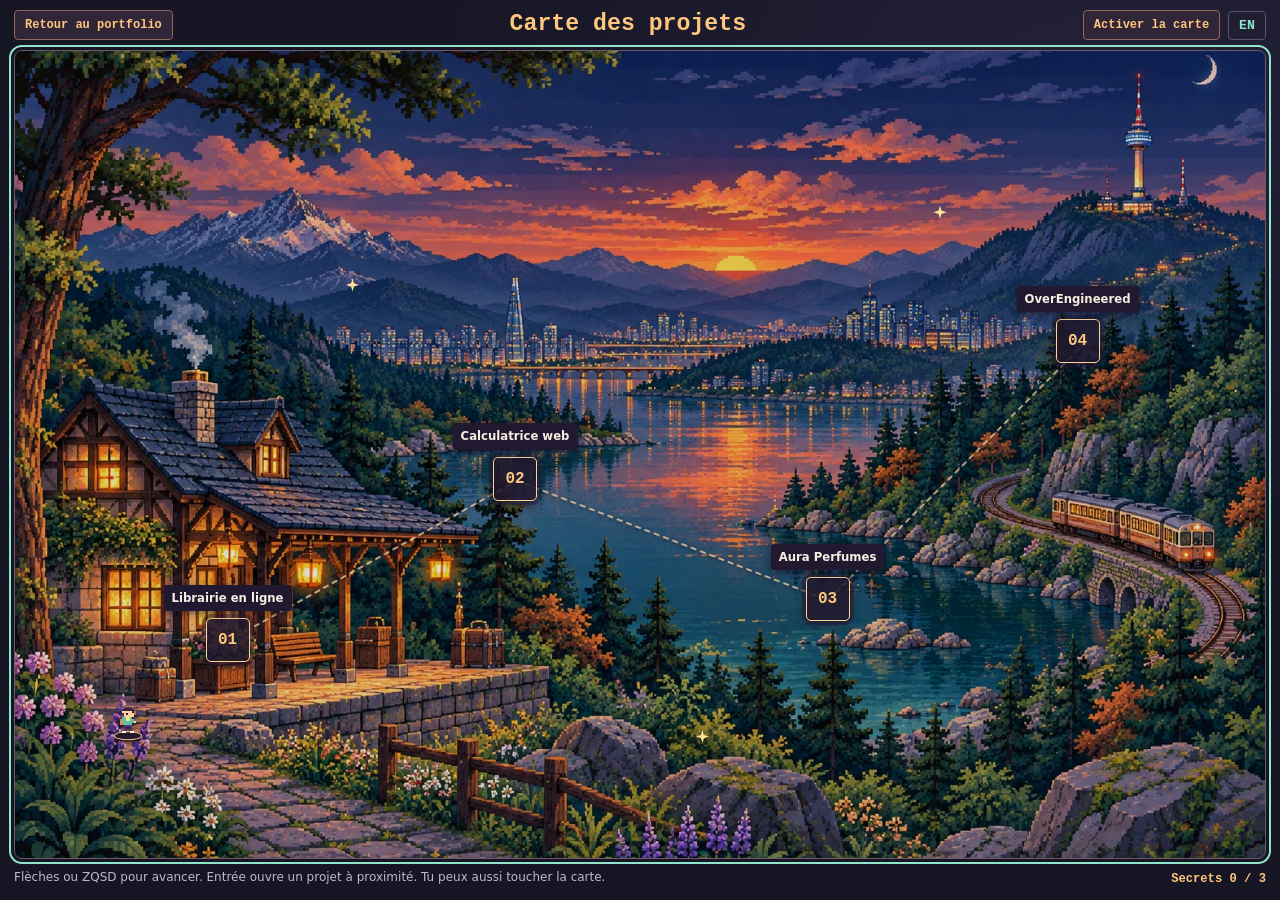
==== explorer.html @ 28f6bf6f "Ouvrir la carte dans une page dédiée et ajouter trois secrets" ====
<!doctype html>
<html lang="fr">
<head>
<meta charset="utf-8">
<meta name="viewport" content="width=device-width, initial-scale=1">
<title>Carte des projets — Maëlys Badger</title>
<meta name="description" content="Explore les projets de Maëlys Badger sur une carte jouable en pixel art.">
<link rel="stylesheet" href="style.css">
<script src="js/projets.js" defer></script>
<style>
/* Avatar styles from the portfolio map */
.map:focus-visible {outline:2px solid var(--mint);outline-offset:3px}
.map-avatar {
  position:absolute;z-index:3;left:var(--player-x,9%);top:var(--player-y,85%);
  width:30px;height:35px;padding-bottom:2px;transform:translate(-50%,-85%);
  display:grid;place-items:center;pointer-events:none;
  filter:drop-shadow(0 2px 1px #160e1a);
}
.map-avatar[hidden],.map-start[hidden],.map-guide[hidden] {display:none}
.map-avatar::before {
  content:"";position:absolute;bottom:2px;width:28px;height:9px;
  border-radius:50%;background:#251931;border:1px solid #ffc77d;
}
.map-avatar canvas {
  position:relative;width:24px;height:28px;image-rendering:pixelated;
  margin-bottom:6px;transform:scaleX(var(--facing,1));
}
.map .pin.is-near {
  color:#252038;background:var(--mint);border-color:#effae6;
  box-shadow:0 0 0 4px #201b34ae,0 0 14px #91e4cc;
}
.map .pin.is-near .pin-label {color:var(--mint)}
.map-guide {
  border-top:1px solid var(--line);margin-top:6px;padding:8px 10px 4px;
  color:var(--muted);font-size:.75rem;line-height:1.45;
}
.map-guide kbd {font:700 .75rem var(--mono);color:var(--gold)}
.map-status:not(:empty) {display:block;color:var(--mint);margin-top:3px;font-weight:650}
.explorer {
  height:100svh;min-height:475px;display:grid;grid-template-rows:auto minmax(320px,1fr) auto;
  gap:10px;padding:10px 14px;min-width:0;
}
.explorer-bar,.explorer-footer {
  display:flex;align-items:center;justify-content:space-between;gap:12px;
}
.explorer-bar h1 {
  margin:0;font:700 clamp(.9rem,2.7vw,1.45rem)/1.2 var(--mono);
  letter-spacing:0;color:var(--gold);text-align:center;
}
.back-link,.map-start {
  color:var(--gold);background:#312638;border:1px solid #8f6859;
  border-radius:4px;padding:7px 10px;font:700 .75rem var(--mono);cursor:pointer;
}
.back-link:hover,.map-start:hover {background:#4a3544}
.explorer .map {
  width:100%;min-height:0;aspect-ratio:auto;overflow:hidden;border-radius:8px;
}
.explorer .map > img {object-position:center;filter:brightness(.87) saturate(1.1)}
.explorer .pin {z-index:2}
.explorer .pin:focus-visible {z-index:5}
.explorer .pin.is-near {z-index:4}
.explorer .map-avatar {z-index:6}
.explorer .map-guide {border:0;margin:0;padding:0}
.explorer .map-status:not(:empty) {display:block;margin:0}
.explorer-actions {display:flex;align-items:center;gap:8px}
.explorer-details {display:grid;gap:4px}
.discovery-total {
  color:var(--gold);font:700 .76rem var(--mono);white-space:nowrap;
}
.secret {
  position:absolute;z-index:1;left:var(--x);top:var(--y);width:32px;height:32px;
  transform:translate(-50%,-50%);display:grid;place-items:center;
  background:transparent;border:0;padding:0;cursor:pointer;
}
.secret::before {
  content:"";width:13px;height:13px;background:#ffe299;
  clip-path:polygon(50% 0,61% 37%,100% 50%,61% 63%,50% 100%,39% 63%,0 50%,39% 37%);
}
.secret:hover,.secret:focus-visible {filter:drop-shadow(0 0 5px #ffcc68)}
.secret[hidden] {display:none}
@media(max-width:620px) {
  .explorer {padding:8px;gap:8px}
  .explorer-bar,.explorer-footer {flex-wrap:wrap}
  .explorer-footer {gap:6px 10px}
  .explorer .pin {width:32px;height:34px}
  .explorer .pin-label {font-size:.64rem}
  .explorer .route {display:none}
}
@media(prefers-reduced-motion:reduce) {
  .secret,.map-avatar {animation:none}
}
</style>
</head>
<body>
<main class="explorer">
  <header class="explorer-bar">
    <a class="back-link" href="index.html" data-en="Back to the portfolio">Retour au portfolio</a>
    <h1 id="map-title" data-en="Project map">Carte des projets</h1>
    <div class="explorer-actions">
      <button class="map-start" type="button" data-en="Focus map" hidden>Activer la carte</button>
      <button class="language" type="button" aria-label="Switch to English">EN</button>
    </div>
  </header>
      <div class="map" id="project-map" role="group" aria-labelledby="map-title" aria-describedby="map-guide">
        <img src="image/atlas.webp" alt="" width="1536" height="1024" fetchpriority="high">
        <div class="route" aria-hidden="true"><i></i><i></i><i></i></div>
        <a class="pin pin-one" href="index.html#librairie" data-project-pin="librairie"><span class="pin-number" aria-hidden="true">01</span><span class="pin-label" data-en="Online bookstore">Librairie en ligne</span></a>
        <a class="pin pin-two" href="index.html#calculatrice" data-project-pin="calculatrice"><span class="pin-number" aria-hidden="true">02</span><span class="pin-label" data-en="Web calculator">Calculatrice web</span></a>
        <a class="pin pin-three" href="index.html#aura" data-project-pin="aura"><span class="pin-number" aria-hidden="true">03</span><span class="pin-label">Aura Perfumes</span></a>
        <a class="pin pin-four" href="index.html#overengineered" data-project-pin="overengineered"><span class="pin-number" aria-hidden="true">04</span><span class="pin-label">OverEngineered</span></a>
        <button class="secret" type="button" style="--x:27%;--y:29%" aria-label="Découvrir un secret" data-fr="Tu as trouvé la carte postale de Séoul, souvenir de mon semestre à SeoulTech." data-message-en="You found the Seoul postcard, a souvenir from my semester at SeoulTech." hidden></button>
        <button class="secret" type="button" style="--x:55%;--y:85%" aria-label="Découvrir un secret" data-fr="Tu as trouvé le billet de train griffonné. Au dos, quelqu’un a écrit « git commit -m voyage »." data-message-en="You found the scribbled train ticket. On the back, someone wrote “git commit -m voyage”." hidden></button>
        <button class="secret" type="button" style="--x:74%;--y:20%" aria-label="Découvrir un secret" data-fr="Tu as trouvé la sauvegarde secrète. Le prochain niveau s’appelle « Avril 2027 »." data-message-en="You found the secret save point. The next level is called “April 2027”." hidden></button>
        <span class="map-avatar" aria-hidden="true" hidden><canvas width="12" height="14"></canvas></span>
      </div>
  <footer class="explorer-footer">
    <div class="explorer-details">
      <p class="map-guide" id="map-guide" data-en="Arrow keys or WASD to move. Enter opens a nearby project. You can also tap the map.">Flèches ou ZQSD pour avancer. Entrée ouvre un projet à proximité. Tu peux aussi toucher la carte.</p>
      <p class="map-status" role="status"></p>
    </div>
    <p class="discovery-total"><span data-en="Secrets">Secrets</span> <span class="discovery-count">0 / 3</span></p>
  </footer>
</main>
<script>
{
  const map = document.querySelector('#project-map');
  const start = document.querySelector('.map-start');
  const status = document.querySelector('.map-status');
  const avatar = map.querySelector('.map-avatar');
  const canvas = avatar.querySelector('canvas');
  const pins = [...map.querySelectorAll('[data-project-pin]')];
  const secrets = [...map.querySelectorAll('.secret')];
  const count = document.querySelector('.discovery-count');
  const language = document.querySelector('.language');
  const labels = [...document.querySelectorAll('[data-en]')];
  const french = labels.map(label => label.textContent);
  let lastSecret = null;
  let collected = 0;

  function setLanguage(lang) {
    const english = lang === 'en';
    document.documentElement.lang = lang;
    document.title = english ? 'Project map — Maëlys Badger' : 'Carte des projets — Maëlys Badger';
    language.textContent = english ? 'FR' : 'EN';
    language.setAttribute('aria-label', english ? 'Afficher en français' : 'Switch to English');
    labels.forEach((label, i) => label.textContent = english ? label.dataset.en : french[i]);
    secrets.forEach(secret => secret.setAttribute('aria-label', english ? 'Discover a secret' : 'Découvrir un secret'));
    updateStatus();
  }

  const frame = [
    '....HHHH....',
    '...HHHHHH...',
    '...SSSSSEA..',
    '....SESSSA..',
    '....SSSSS...',
    '...JJQQJ....',
    '..BJJQQJJ...',
    '..BJJJJJJS..',
    '..BBJJJJ....',
    '....TTTT....',
    '....T..T....',
    '....T..T....',
    '...WW..WW...',
    '............',
  ];
  const colors = {H:'#3b2140',S:'#ffd0a0',E:'#3b2140',A:'#b96c56',J:'#60bea9',Q:'#ffe184',B:'#d58b53',T:'#4b3a72',W:'#fff2db'};
  const context = canvas.getContext('2d');
  frame.forEach((row, y) => [...row].forEach((pixel, x) => {
    if (pixel === '.') return;
    context.fillStyle = colors[pixel];
    context.fillRect(x, y, 1, 1);
  }));

  const bindings = new Map([
    ['ArrowLeft',[-1,0]],['q',[-1,0]],['a',[-1,0]],
    ['ArrowRight',[1,0]],['d',[1,0]],
    ['ArrowUp',[0,-1]],['z',[0,-1]],['w',[0,-1]],
    ['ArrowDown',[0,1]],['s',[0,1]],
  ]);
  const held = new Map();
  const position = {x:0.09,y:0.85};
  let near = null;
  let previous = 0;
  let animationId = 0;

  function updateStatus() {
    if (!near) {
      const english = document.documentElement.lang === 'en';
      status.textContent = lastSecret
        ? (english ? lastSecret.dataset.messageEn : lastSecret.dataset.fr)
        : '';
      return;
    }
    const name = near.querySelector('.pin-label').textContent;
    status.textContent = document.documentElement.lang === 'en'
      ? `Next stop: ${name} · Press Enter to open`
      : `Étape : ${name} · Appuie sur Entrée pour ouvrir`;
  }

  function render() {
    const bounds = map.getBoundingClientRect();
    const x = position.x * map.clientWidth;
    const y = position.y * map.clientHeight;
    avatar.style.setProperty('--player-x', `${position.x * 100}%`);
    avatar.style.setProperty('--player-y', `${position.y * 100}%`);
    const distanceTo = (target) => {
      const marker = target.getBoundingClientRect();
      const dx = marker.left + marker.width / 2 - bounds.left - map.clientLeft - x;
      const dy = marker.top + marker.height / 2 - bounds.top - map.clientTop - y;
      return Math.hypot(dx, dy);
    };
    for (const secret of secrets) {
      if (!secret.hidden && distanceTo(secret) < 24) reveal(secret);
    }
    let closest = null;
    let distance = 37;
    for (const pin of pins) {
      const candidate = distanceTo(pin);
      if (candidate >= distance) continue;
      distance = candidate;
      closest = pin;
    }
    if (closest === near) return;
    near?.classList.remove('is-near');
    near = closest;
    near?.classList.add('is-near');
    updateStatus();
  }

  function reveal(secret) {
    if (secret.hidden) return;
    secret.hidden = true;
    lastSecret = secret;
    collected += 1;
    count.textContent = `${collected} / ${secrets.length}`;
    updateStatus();
  }

  function positionAt(x, y) {
    const width = map.clientWidth;
    const height = map.clientHeight;
    position.x = Math.max(16 / width, Math.min(1 - 16 / width, x));
    position.y = Math.max(30 / height, Math.min(1 - 8 / height, y));
    render();
  }

  function move(dx, dy, pixels) {
    const length = Math.hypot(dx, dy);
    if (!length) return;
    const width = map.clientWidth;
    const height = map.clientHeight;
    if (dx) avatar.style.setProperty('--facing', dx > 0 ? '1' : '-1');
    positionAt(position.x + dx * pixels / (length * width), position.y + dy * pixels / (length * height));
  }

  function tick(time) {
    let dx = 0;
    let dy = 0;
    for (const [x,y] of held.values()) {
      dx += x;
      dy += y;
    }
    move(Math.sign(dx), Math.sign(dy), Math.min(time - previous, 36) * Math.max(.15, map.clientWidth * .00023));
    previous = time;
    animationId = requestAnimationFrame(tick);
  }

  function stop() {
    held.clear();
    cancelAnimationFrame(animationId);
    animationId = 0;
  }

  avatar.hidden = false;
  start.hidden = false;
  map.tabIndex = 0;
  start.addEventListener('click', () => map.focus());
  map.addEventListener('focus', render);
  for (const secret of secrets) {
    secret.hidden = false;
    secret.addEventListener('click', () => {
      reveal(secret);
      map.focus({preventScroll:true});
    });
  }
  map.addEventListener('click', (event) => {
    if (event.target.closest('a,button')) return;
    const box = map.getBoundingClientRect();
    positionAt((event.clientX - box.left - map.clientLeft) / map.clientWidth,
      (event.clientY - box.top - map.clientTop) / map.clientHeight);
    map.focus({preventScroll:true});
  });
  map.addEventListener('blur', stop);
  map.addEventListener('keydown', (event) => {
    if (event.target !== map || event.ctrlKey || event.altKey || event.metaKey) return;
    if (event.key === 'Escape') {
      start.focus();
      return;
    }
    if (event.key === 'Enter' && near) {
      event.preventDefault();
      if (!event.repeat) near.click();
      return;
    }
    const key = event.key.length === 1 ? event.key.toLowerCase() : event.key;
    const direction = bindings.get(key);
    if (!direction) return;
    event.preventDefault();
    if (held.has(key)) return;
    held.set(key, direction);
    move(...direction, 7);
    if (!animationId) {
      previous = performance.now();
      animationId = requestAnimationFrame(tick);
    }
  });
  map.addEventListener('keyup', (event) => {
    const key = event.key.length === 1 ? event.key.toLowerCase() : event.key;
    held.delete(key);
    if (!held.size) stop();
  });
  window.addEventListener('blur', stop);
  new ResizeObserver(render).observe(map);
  const url = new URL(location.href);
  setLanguage(url.searchParams.get('lang') === 'en' ? 'en' : 'fr');
  language.addEventListener('click', () => setLanguage(document.documentElement.lang === 'en' ? 'fr' : 'en'));
  map.focus({preventScroll:true});
  document.addEventListener('DOMContentLoaded', () => {
    for (const pin of pins) {
      const link = projectRepositories[pin.dataset.projectPin]?.trim();
      if (link && /^https:\/\/github\.com\/[\w-]+\/[\w.-]+\/?$/i.test(link)) pin.href = link;
    }
  });
}
</script>
</body>
</html>
---- style.css ----
:root {
  color-scheme:dark;
  --ink:#f7eee1;
  --muted:#bcbacc;
  --paper:#161524;
  --panel:#201e31;
  --line:#3c394e;
  --gold:#ffc77d;
  --mint:#91e4cc;
  --mono:"Courier New", monospace;
  font-family:Inter,"Segoe UI",system-ui,sans-serif;
  color:var(--ink);
  background:var(--paper);
}
*,*::before,*::after {box-sizing:border-box}
body {margin:0;background:radial-gradient(ellipse 720px 480px at 85% 10%,#222137 1%,transparent)}
a {color:inherit;text-decoration:none}
button {font:inherit}
h1,h2,h3,p {margin:0}
button:focus-visible,a:focus-visible {outline:2px solid var(--mint);outline-offset:4px}
.wrap {width:min(1190px,calc(100% - 92px));margin-inline:auto}
.skip {position:absolute;top:10px;left:10px;background:var(--panel);padding:12px;transform:translateY(-180%);z-index:4}
.skip:focus {transform:none}
.top {min-height:82px;display:flex;align-items:center;gap:28px;border-bottom:1px solid var(--line)}
.brand {display:flex;align-items:center;gap:12px;font-size:.91rem;font-weight:750;margin-right:auto}
.mark {width:35px;height:35px;display:grid;place-items:center;border:1px solid #6f554f;background:#2d2331;border-radius:5px}
.mark i {width:12px;height:12px;transform:rotate(45deg);border:2px solid var(--gold);box-shadow:inset 0 0 0 2px #2d2331;background:var(--gold)}
nav {display:flex;gap:28px;font-size:.87rem;font-weight:650}
nav a:hover,.plain:hover,.socials a:hover,.footer a:hover {color:var(--gold)}
.language {border:1px solid #59546c;border-radius:4px;background:transparent;padding:6px 10px;color:var(--mint);font:700 .83rem var(--mono);cursor:pointer}
.language:hover {background:#302d43}
.hero {display:grid;grid-template-columns:.81fr 1.19fr;gap:clamp(26px,5vw,72px);align-items:center;padding-block:65px 72px}
.availability {display:inline-flex;gap:8px;align-items:center;border:1px solid #375a57;background:#1d3236;border-radius:4px;color:#a0ead4;padding:7px 10px;font:700 .76rem var(--mono);margin-bottom:24px}
.availability span:first-child,.atlas-footer i {width:7px;height:7px;background:var(--mint);display:inline-block}
h1 {font-size:clamp(4.5rem,8.7vw,8rem);line-height:.86;letter-spacing:-.096em;font-weight:820;margin-left:-.055em}
h1 span {color:var(--gold)}
.role {font-size:clamp(1.4rem,2.5vw,2.05rem);letter-spacing:-.04em;font-weight:700;margin-top:20px}
.lede {color:var(--muted);font-size:1rem;line-height:1.65;max-width:385px;margin-top:11px}
.actions {display:flex;flex-wrap:wrap;align-items:center;gap:18px;margin-top:24px}
.button {display:inline-flex;align-items:center;gap:13px;justify-content:center;padding:13px 15px;border-radius:4px;background:var(--gold);color:#26192a;font-size:.85rem;font-weight:790;box-shadow:0 3px 0 #9c684a}
.button:hover {background:#ffdaa8}
.plain {font-weight:700;font-size:.86rem}
.arrow {display:inline-block;width:.54em;height:.54em;border-right:2px solid currentColor;border-top:2px solid currentColor}
.arrow-down {transform:rotate(90deg)}
.plain .arrow {margin-left:.35em;vertical-align:.12em}

.atlas {border:1px solid #5f5265;background:#211d30;padding:7px;border-radius:8px;box-shadow:0 22px 75px #0c0a1866}
.atlas-header,.atlas-footer {display:flex;align-items:center;justify-content:space-between;gap:10px;padding:11px 10px}
.atlas-header h2 {font:700 clamp(.76rem,1.3vw,.93rem) var(--mono);letter-spacing:.055em;text-transform:uppercase;color:var(--gold)}
.atlas-header > span {color:var(--muted);font-size:.76rem}
.map {position:relative;isolation:isolate;border:1px solid #6c5a68;background:radial-gradient(ellipse at 52% 55%,#84617a,#31455e 55%,#212039);aspect-ratio:1.55}
.map > img {position:absolute;inset:0;width:100%;height:100%;object-fit:cover;image-rendering:auto;filter:brightness(.79) saturate(1.07)}
.route {position:absolute;inset:0;pointer-events:none}
.route i {position:absolute;border-top:2px dashed #ffdea6b5;transform-origin:left center;left:var(--x);top:var(--y);width:var(--length);transform:rotate(var(--angle));filter:drop-shadow(0 1px 2px #160c20)}
.route i:nth-child(1) {--x:17%;--y:73%;--length:26.6%;--angle:-29deg}
.route i:nth-child(2) {--x:40%;--y:53%;--length:26.6%;--angle:21deg}
.route i:nth-child(3) {--x:65%;--y:68%;--length:29.2%;--angle:-45deg}
.pin {position:absolute;left:var(--x);top:var(--y);transform:translate(-50%,-50%);display:grid;place-items:center;width:44px;height:44px;border:1px solid #ffd29a;border-radius:5px;background:#20192ddf;color:var(--gold);box-shadow:0 0 0 4px #21182e76,0 4px 10px #191022aa;font:700 1rem var(--mono)}
.pin-one {--x:17%;--y:73%}
.pin-two {--x:40%;--y:53%}
.pin-three {--x:65%;--y:68%}
.pin-four {--x:85%;--y:36%}
.pin:hover,.pin:focus-visible {background:var(--gold);color:#26192a;z-index:2}
.pin-label {position:absolute;bottom:calc(100% + 8px);left:50%;transform:translateX(-50%);padding:6px 8px;border-radius:3px;background:#21192f;color:var(--ink);white-space:nowrap;font:700 .73rem/1.2 system-ui,sans-serif;box-shadow:0 2px 8px #160c20aa}
.pin:hover .pin-label,.pin:focus-visible .pin-label {color:var(--gold)}
.atlas-footer {font:700 .74rem var(--mono);color:var(--ink);padding-bottom:6px}
.atlas-footer > span:not(.atlas-path) {display:flex;gap:7px;align-items:center}
.atlas-footer > span:last-child i {background:var(--gold)}
.atlas-path {flex:1;border-top:1px dashed #71627e}

.projects {background:#1b192b;border-block:1px solid #353248;padding:57px 0 65px}
.section-head {display:flex;justify-content:space-between;align-items:baseline;gap:12px;margin-bottom:26px}
h2 {font-size:clamp(2.3rem,4.5vw,3.85rem);letter-spacing:-.066em;line-height:1.08}
.section-head p {color:var(--muted);line-height:1.6;font-size:.94rem}
.cards {display:grid;grid-template-columns:repeat(2,minmax(0,1fr));gap:22px}
.card {display:flex;flex-direction:column;overflow:hidden;background:#252238;border:1px solid #494058;border-radius:7px;scroll-margin-top:20px}
.card:target,.card:focus-visible {outline:2px solid var(--gold);outline-offset:3px}
.project-art {position:relative;min-height:180px;display:grid;place-items:center;overflow:hidden;padding:20px;border-bottom:1px solid #ffffff26;background-image:linear-gradient(90deg,#fcf4f214 1px,transparent 1px),linear-gradient(#fcf4f214 1px,transparent 1px),radial-gradient(ellipse at center,var(--highlight),var(--shade) 78%);background-size:18px 18px,18px 18px,100% 100%}
.art-books {--highlight:#815c55;--shade:#493543}
.art-calc {--highlight:#5d538e;--shade:#363352}
.art-aura {--highlight:#815779;--shade:#4e364f}
.art-iot {--highlight:#537c71;--shade:#2e494b}
.stop-number {position:absolute;top:12px;left:13px;border:1px solid #ddc2a099;background:#221c32d9;color:var(--gold);padding:6px 8px;border-radius:4px;font:700 .84rem var(--mono)}
.demo {width:235px;border:1px solid #ffffff85;box-shadow:0 13px 30px #22213f38;border-radius:8px;overflow:hidden;transform:rotate(-5deg)}
.demo-top {padding:6px 8px;background:#fff8;gap:3px}
.demo-top i {width:4px;height:4px;background:#49335a65}
.shop {background:#fff7e8;color:#5b3237}.shop-area,.sensor-area {padding:12px 15px}
.shop strong {font:700 17px Georgia,serif}
.search-line {width:100%;height:7px;border-radius:2px;background:#f2dec8;margin:5px 0 8px}
.books {display:flex;gap:6px}.books i {width:25%;height:41px;border-radius:2px;background:linear-gradient(145deg,#a14c61,#cc738b);border-left:3px solid #6034453b}
.books i:nth-child(2) {background:#71855d}.books i:nth-child(3) {background:#cc8e54}.books i:nth-child(4) {background:#625d94}
.calc {width:163px;background:#252349;color:white;transform:rotate(6deg)}
.calc .demo-top {background:#373463}.calc .demo-top i {background:#a6a0d1}
.calc-body {padding:8px 11px 11px}
.display {background:#e3e0ff;color:#292650;border-radius:4px;padding:5px 6px;font:11px monospace;display:flex;justify-content:space-between}
.keys {margin-top:6px;display:grid;grid-template-columns:repeat(4,1fr);gap:3px;text-align:center}.keys i {font:10px monospace;background:#45406e;border-radius:3px;padding:3px}.keys i:nth-child(4n) {background:#6051d2}
.aura {background:#fff1ef;color:#5b263f;transform:rotate(-4deg)}.aura-area {display:flex;justify-content:center;align-items:center;gap:21px;padding:17px}.aura-area strong {font:700 22px/.91 Georgia,serif}.aura-area span {display:block;background:#dcbcc5;border-radius:3px;width:53px;height:4px;margin-top:6px}.aura-area span:last-child {width:38px}
.bottle {display:grid;place-items:center;position:relative;margin-top:10px;width:49px;height:55px;border-radius:8px;background:linear-gradient(125deg,#c98291,#f4bbbd,#a25575);border:2px solid #a65d744d}.bottle i {position:absolute;bottom:100%;height:12px;width:23px;background:#66394e;border-radius:3px 3px 0 0}.bottle b {background:#fff8e9;padding:3px 5px;font:8px Georgia,serif}
.sensor {background:#f8fff4;color:#26483b;transform:rotate(5deg)}.sensor strong {font-size:.7rem}.gauges {display:flex;gap:5px;margin:6px 0}.gauges i {flex:1;background:#e5f3df;text-align:center;border-radius:4px;font:bold 12px monospace;padding:6px}.bars {height:25px;display:flex;gap:4px;align-items:end}.bars i {flex:1;height:60%;background:#7eb694;border-radius:2px}.bars i:nth-child(3n) {height:95%}.bars i:nth-child(even) {height:80%}
.card-text {padding:21px 23px 22px;display:flex;flex:1;flex-direction:column}
.context {font:700 .78rem/1.4 var(--mono);color:var(--mint);margin-bottom:6px}
.card h3 {font-size:1.46rem;letter-spacing:-.04em;margin-bottom:7px}
.card h3 + p {color:var(--muted);font-size:.93rem;line-height:1.58;margin-bottom:16px}
.tags {display:flex;flex-wrap:wrap;gap:6px;list-style:none;margin:auto 0 0;padding:0}
.tags li {border:1px solid #504862;background:#2c2740;color:#e4dbea;padding:4px 8px;border-radius:4px;font:700 .72rem/1.3 var(--mono)}
.about {display:grid;grid-template-columns:1fr 1fr;gap:65px;padding-block:65px}
.journey {list-style:none;padding:0 0 0 20px;border-left:1px dashed #8c777e;margin:19px 0 16px 4px}
.journey li {position:relative;margin-bottom:13px}
.journey li:last-child {margin-bottom:0}
.journey li::before {content:"";position:absolute;left:-24px;top:8px;width:7px;height:7px;background:var(--gold);transform:rotate(45deg)}
.place {font:700 .87rem var(--mono);color:var(--gold);text-transform:uppercase;letter-spacing:.075em}
.journey p,.interests {color:var(--muted);line-height:1.58;margin-top:3px;font-size:.94rem}
.about h3 {font-size:1.23rem;letter-spacing:-.03em}
.skills {margin:8px 0 0}
.skills div {display:grid;grid-template-columns:clamp(108px,14vw,155px) 1fr;gap:10px;padding:10px 0;border-bottom:1px solid var(--line);font-size:.88rem}
.skills dt {font-weight:700}
.skills dd {margin:0;color:var(--muted)}
.contact-inner {border:1px solid #66566b;border-radius:7px;background:linear-gradient(110deg,#33263d,#252641);padding:33px 38px;display:flex;align-items:center;justify-content:space-between;gap:19px}
.contact p {max-width:470px;margin-top:9px;line-height:1.55;color:var(--muted)}
.contact-actions {display:flex;align-items:flex-end;flex-direction:column;gap:13px}
.socials {display:flex;gap:14px;font-size:.86rem;white-space:nowrap}
.footer {display:flex;justify-content:space-between;gap:12px;color:var(--muted);padding-block:23px;font:700 .78rem var(--mono)}
@media(max-width:950px) {
  .wrap {width:calc(100% - 54px)}
  .hero {gap:27px;padding-block:50px}
  .atlas-footer {font-size:.67rem}
  .atlas-footer > span:not(.atlas-path) {gap:4px}
  .about {gap:35px}
}
@media(max-width:710px) {
  .wrap {width:calc(100% - 32px)}
  .top {min-height:64px;gap:14px}
  .hero {grid-template-columns:1fr;gap:28px;padding-block:38px 45px}
  h1 {font-size:clamp(4.4rem,15vw,6.4rem)}
  .atlas-header,.atlas-footer {padding-inline:7px}
  .section-head {display:block}
  .section-head p {margin-top:7px}
  .projects {padding-block:39px}
  .cards {gap:14px}
  .about {padding-block:42px}
}
@media(max-width:490px) {
  .brand > span:nth-child(2) {display:none}
  nav {gap:13px;font-size:.8rem}
  .mark {width:31px;height:31px}
  .pin {width:38px;height:39px}
  .pin-label {font-size:.65rem;padding:4px 5px}
  .pin-four .pin-label {left:auto;right:-8px;transform:none}
  .cards,.about {grid-template-columns:1fr}
  .about {gap:25px}
  .contact-inner {padding:22px;display:block}
  .contact-actions {align-items:flex-start;margin-top:17px}
}
@media(prefers-reduced-motion:no-preference) {html {scroll-behavior:smooth}}

/* Le titre fournit un seul lien par carte, et toute sa surface est cliquable. */
.card-linked {position:relative}
.repository-link {display:flex;justify-content:space-between;align-items:baseline;flex-wrap:wrap;gap:4px 10px}
.repository-link::after {content:"";position:absolute;inset:0}
.repository-link:focus-visible {outline:none}
.repository-hint {color:var(--gold);font:700 .72rem/1.4 var(--mono);letter-spacing:0}
.card-linked:hover,.card-linked:focus-within {border-color:var(--gold)}
.repository-link:hover > span:first-child,.repository-link:focus-visible > span:first-child {text-decoration:underline;text-underline-offset:4px}
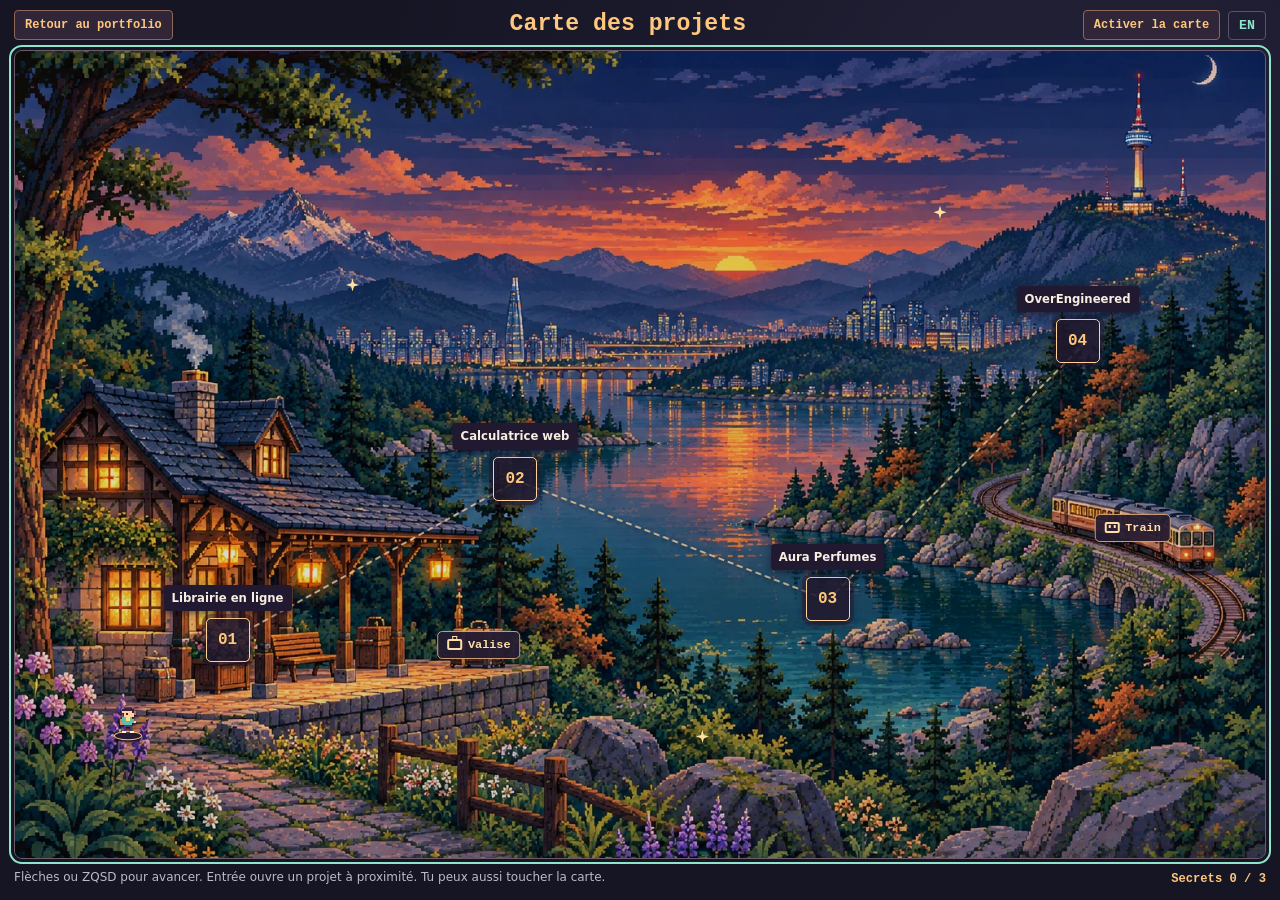
==== commit 748caf7d: "Illustrer les secrets et ajouter le train et la valise" ====
--- a/explorer.html
+++ b/explorer.html
@@ -88,6 +88,45 @@
 }
 @media(prefers-reduced-motion:reduce) {
   .secret,.map-avatar {animation:none}
+}
+.landmark {
+  position:absolute;z-index:3;left:var(--hot-x);top:var(--hot-y);
+  transform:translate(-50%,-50%);display:flex;align-items:center;gap:6px;
+  border:1px solid #c89b72;border-radius:5px;padding:6px 9px;
+  color:#ffdfa7;background:#261c32ed;cursor:pointer;
+  font:700 .74rem var(--mono);
+}
+.landmark:hover,.landmark.is-near,.landmark:focus-visible {
+  color:#211c32;background:var(--mint);border-color:#e1ffed
+}
+.landmark-icon {width:15px;height:11px;display:inline-block;border:2px solid currentColor;border-radius:2px;position:relative}
+.landmark-icon::after {content:"";position:absolute;display:block}
+.train-icon::after {inset:1px 2px 3px;border-inline:2px solid currentColor}
+.case-icon::after {top:-5px;left:3px;width:5px;height:4px;border:1px solid currentColor;border-bottom:0}
+.discovery-panel {
+  position:absolute;z-index:7;left:clamp(8px,2vw,24px);top:clamp(8px,2vw,24px);
+  width:min(365px,calc(100% - 16px));max-height:calc(100% - 16px);overflow:auto;
+  padding:13px;border-radius:9px;border:1px solid #b08672;background:#211a31f5;
+  box-shadow:0 12px 30px #100e1caa;color:var(--ink);
+}
+.discovery-panel[hidden] {display:none}
+.discovery-head {display:flex;justify-content:space-between;align-items:center;gap:8px;margin-bottom:8px}
+.discovery-head h2 {margin:0;color:var(--gold);font:700 .92rem var(--mono);letter-spacing:0}
+.discovery-close {border:1px solid var(--line);border-radius:4px;background:#352943;color:#fff1da;font:700 .96rem var(--mono);width:30px;height:30px;cursor:pointer}
+.discovery-items {list-style:none;margin:0;padding:0;display:grid;gap:8px}
+.discovery-item {display:grid;grid-template-columns:72px 1fr;align-items:center;gap:10px;min-height:65px}
+.discovery-item p {font-size:.84rem;line-height:1.4}
+.collectible-art {
+  display:block;aspect-ratio:1;border-radius:5px;border:1px solid #86647e;
+  background:#30233b url('souvenirs.webp') no-repeat var(--art-x) center / 300% 100%;
+}
+.discovery-empty {font-size:.84rem;line-height:1.5;color:var(--muted)}
+.map-avatar.is-riding canvas {visibility:hidden}
+.map-avatar.is-riding::before {width:31px;height:14px;border:2px solid #ffe6a3;border-radius:3px;background:#b35d5f;box-shadow:0 3px 0 1px #34243d}
+.map-avatar.is-riding::after {content:"";position:absolute;width:5px;height:5px;bottom:7px;left:6px;background:#ffe8ad;box-shadow:7px 0 #ffe8ad,14px 0 #ffe8ad}
+@media(max-width:620px) {
+  .landmark {padding:5px 7px;font-size:.65rem}
+  .discovery-item {grid-template-columns:57px 1fr}
 }
 </style>
 </head>
@@ -108,9 +147,22 @@
         <a class="pin pin-two" href="index.html#calculatrice" data-project-pin="calculatrice"><span class="pin-number" aria-hidden="true">02</span><span class="pin-label" data-en="Web calculator">Calculatrice web</span></a>
         <a class="pin pin-three" href="index.html#aura" data-project-pin="aura"><span class="pin-number" aria-hidden="true">03</span><span class="pin-label">Aura Perfumes</span></a>
         <a class="pin pin-four" href="index.html#overengineered" data-project-pin="overengineered"><span class="pin-number" aria-hidden="true">04</span><span class="pin-label">OverEngineered</span></a>
-        <button class="secret" type="button" style="--x:27%;--y:29%" aria-label="Découvrir un secret" data-fr="Tu as trouvé la carte postale de Séoul, souvenir de mon semestre à SeoulTech." data-message-en="You found the Seoul postcard, a souvenir from my semester at SeoulTech." hidden></button>
-        <button class="secret" type="button" style="--x:55%;--y:85%" aria-label="Découvrir un secret" data-fr="Tu as trouvé le billet de train griffonné. Au dos, quelqu’un a écrit « git commit -m voyage »." data-message-en="You found the scribbled train ticket. On the back, someone wrote “git commit -m voyage”." hidden></button>
-        <button class="secret" type="button" style="--x:74%;--y:20%" aria-label="Découvrir un secret" data-fr="Tu as trouvé la sauvegarde secrète. Le prochain niveau s’appelle « Avril 2027 »." data-message-en="You found the secret save point. The next level is called “April 2027”." hidden></button>
+        <button class="secret" type="button" data-art="0" style="--x:27%;--y:29%" aria-label="Découvrir un secret" data-fr="Tu as trouvé la carte postale de Séoul, souvenir de mon semestre à SeoulTech." data-message-en="You found the Seoul postcard, a souvenir from my semester at SeoulTech." hidden></button>
+        <button class="secret" type="button" data-art="1" style="--x:55%;--y:85%" aria-label="Découvrir un secret" data-fr="Tu as trouvé le billet de train griffonné. Au dos, quelqu’un a écrit « git commit -m voyage »." data-message-en="You found the scribbled train ticket. On the back, someone wrote “git commit -m voyage”." hidden></button>
+        <button class="secret" type="button" data-art="2" style="--x:74%;--y:20%" aria-label="Découvrir un secret" data-fr="Tu as trouvé la sauvegarde secrète. Le prochain niveau s’appelle « Avril 2027 »." data-message-en="You found the secret save point. The next level is called “April 2027”." hidden></button>
+        <button class="landmark" type="button" data-landmark="train" data-world-x=".894" data-world-y=".588" style="--hot-x:89%;--hot-y:59%">
+          <span class="landmark-icon train-icon" aria-hidden="true"></span><span data-en="Train">Train</span>
+        </button>
+        <button class="landmark" type="button" data-landmark="case" data-world-x=".371" data-world-y=".728" style="--hot-x:37%;--hot-y:73%">
+          <span class="landmark-icon case-icon" aria-hidden="true"></span><span data-en="Suitcase">Valise</span>
+        </button>
+        <aside class="discovery-panel" aria-labelledby="discovery-title" hidden>
+          <div class="discovery-head">
+            <h2 id="discovery-title"></h2>
+            <button class="discovery-close" type="button" aria-label="Fermer">×</button>
+          </div>
+          <ul class="discovery-items"></ul>
+        </aside>
         <span class="map-avatar" aria-hidden="true" hidden><canvas width="12" height="14"></canvas></span>
       </div>
   <footer class="explorer-footer">
@@ -131,11 +183,25 @@
   const pins = [...map.querySelectorAll('[data-project-pin]')];
   const secrets = [...map.querySelectorAll('.secret')];
   const count = document.querySelector('.discovery-count');
+  const artwork = map.querySelector('img');
+  const landmarks = [...map.querySelectorAll('[data-landmark]')];
+  const panel = map.querySelector('.discovery-panel');
+  const panelTitle = panel.querySelector('h2');
+  const panelItems = panel.querySelector('.discovery-items');
+  const closePanel = panel.querySelector('.discovery-close');
+  const found = new Set();
+  const artworkTitles = [
+    ['Carte postale de Séoul', 'Seoul postcard'],
+    ['Billet de train', 'Train ticket'],
+    ['Disquette de sauvegarde', 'Save disk'],
+  ];
+  let panelMode = null;
+  let riding = false;
+  let trainMessage = null;
   const language = document.querySelector('.language');
   const labels = [...document.querySelectorAll('[data-en]')];
   const french = labels.map(label => label.textContent);
   let lastSecret = null;
-  let collected = 0;
 
   function setLanguage(lang) {
     const english = lang === 'en';
@@ -145,6 +211,8 @@
     language.setAttribute('aria-label', english ? 'Afficher en français' : 'Switch to English');
     labels.forEach((label, i) => label.textContent = english ? label.dataset.en : french[i]);
     secrets.forEach(secret => secret.setAttribute('aria-label', english ? 'Discover a secret' : 'Découvrir un secret'));
+    closePanel.setAttribute('aria-label', english ? 'Close' : 'Fermer');
+    updatePanel();
     updateStatus();
   }
 
@@ -185,17 +253,105 @@
   let animationId = 0;
 
   function updateStatus() {
-    if (!near) {
-      const english = document.documentElement.lang === 'en';
-      status.textContent = lastSecret
-        ? (english ? lastSecret.dataset.messageEn : lastSecret.dataset.fr)
-        : '';
-      return;
-    }
-    const name = near.querySelector('.pin-label').textContent;
-    status.textContent = document.documentElement.lang === 'en'
-      ? `Next stop: ${name} · Press Enter to open`
-      : `Étape : ${name} · Appuie sur Entrée pour ouvrir`;
+    const english = document.documentElement.lang === 'en';
+    let message = '';
+    if (trainMessage) {
+      message = trainMessage[Number(english)];
+    } else if (near) {
+      if (near.dataset.landmark === 'train') message = english ? 'Train · Enter to board' : 'Train · Entrée pour monter';
+      else if (near.dataset.landmark === 'case') message = english ? 'Suitcase · Enter to open it' : 'Valise · Entrée pour l’ouvrir';
+      else {
+        const name = near.querySelector('.pin-label').textContent;
+        message = english ? `Next stop: ${name} · Press Enter to open` : `Étape : ${name} · Appuie sur Entrée pour ouvrir`;
+      }
+    }
+    if (status.textContent !== message) status.textContent = message;
+  }
+
+  function updatePanel() {
+    if (!panelMode) return;
+    const english = document.documentElement.lang === 'en';
+    const isCase = panelMode === 'case';
+    panelTitle.textContent = isCase ? (english ? 'Travel suitcase' : 'Valise de voyage')
+      : (english ? 'Secret discovered' : 'Secret découvert');
+    panelItems.replaceChildren();
+    const items = isCase ? found : [lastSecret];
+    if (isCase && found.size === 0) {
+      const empty = document.createElement('li');
+      empty.className = 'discovery-empty';
+      empty.textContent = english ? 'Your discoveries will appear here as you explore.'
+        : 'Tes découvertes apparaîtront ici au fil de ton exploration.';
+      panelItems.append(empty);
+    }
+    for (const secret of items) {
+      const item = document.createElement('li');
+      item.className = 'discovery-item';
+      const picture = document.createElement('span');
+      const art = Number(secret.dataset.art);
+      picture.className = 'collectible-art';
+      picture.style.setProperty('--art-x', `${art * 50}%`);
+      picture.setAttribute('role', 'img');
+      picture.setAttribute('aria-label', artworkTitles[art][Number(english)]);
+      const description = document.createElement('p');
+      description.textContent = english ? secret.dataset.messageEn : secret.dataset.fr;
+      item.append(picture, description);
+      panelItems.append(item);
+    }
+    panel.hidden = false;
+  }
+
+  function dismissPanel() {
+    panelMode = null;
+    panel.hidden = true;
+    map.focus({preventScroll:true});
+  }
+
+  function alignLandmarks() {
+    const width = map.clientWidth;
+    const height = map.clientHeight;
+    const pictureWidth = artwork.naturalWidth || 1536;
+    const pictureHeight = artwork.naturalHeight || 1024;
+    const scale = Math.max(width / pictureWidth, height / pictureHeight);
+    for (const landmark of landmarks) {
+      const x = width / 2 + (Number(landmark.dataset.worldX) - .5) * pictureWidth * scale;
+      const y = height / 2 + (Number(landmark.dataset.worldY) - .5) * pictureHeight * scale;
+      landmark.style.setProperty('--hot-x', `${Math.max(37, Math.min(width - 37, x))}px`);
+      landmark.style.setProperty('--hot-y', `${Math.max(28, Math.min(height - 28, y))}px`);
+    }
+    render();
+  }
+
+  function boardTrain() {
+    if (riding) return;
+    stop();
+    dismissPanel();
+    const reducedMotion = matchMedia('(prefers-reduced-motion: reduce)').matches;
+    const first = landmarks.find(landmark => landmark.dataset.landmark === 'train');
+    const x = parseFloat(first.style.getPropertyValue('--hot-x')) / map.clientWidth;
+    const y = parseFloat(first.style.getPropertyValue('--hot-y')) / map.clientHeight;
+    const destination = landmarks.find(landmark => landmark.dataset.landmark === 'case');
+    const arrivalX = (parseFloat(destination.style.getPropertyValue('--hot-x')) - 18) / map.clientWidth;
+    const arrivalY = (parseFloat(destination.style.getPropertyValue('--hot-y')) + 18) / map.clientHeight;
+    riding = true;
+    trainMessage = ['Prochain arrêt : la gare du lac !', 'Next stop: Lakeside Station!'];
+    avatar.classList.add('is-riding');
+    positionAt(x, y);
+    updateStatus();
+    const started = performance.now();
+    function ride(time) {
+      const progress = reducedMotion ? 1 : Math.min(1,(time - started) / 1650);
+      const eased = progress * progress * (3 - 2 * progress);
+      positionAt(x + (arrivalX - x) * eased, y + (arrivalY - y) * eased - .13 * Math.sin(Math.PI * eased));
+      if (progress < 1) {
+        requestAnimationFrame(ride);
+        return;
+      }
+      riding = false;
+      avatar.classList.remove('is-riding');
+      trainMessage = ['Arrivée à la gare du lac.', 'Arrived at Lakeside Station.'];
+      updateStatus();
+    }
+    requestAnimationFrame(ride);
   }
 
   function render() {
@@ -211,11 +367,11 @@
       return Math.hypot(dx, dy);
     };
     for (const secret of secrets) {
-      if (!secret.hidden && distanceTo(secret) < 24) reveal(secret);
+      if (!riding && !secret.hidden && distanceTo(secret) < 24) reveal(secret);
     }
     let closest = null;
     let distance = 37;
-    for (const pin of pins) {
+    for (const pin of [...pins, ...landmarks]) {
       const candidate = distanceTo(pin);
       if (candidate >= distance) continue;
       distance = candidate;
@@ -232,9 +388,10 @@
     if (secret.hidden) return;
     secret.hidden = true;
     lastSecret = secret;
-    collected += 1;
-    count.textContent = `${collected} / ${secrets.length}`;
-    updateStatus();
+    found.add(secret);
+    count.textContent = `${found.size} / ${secrets.length}`;
+    panelMode = 'secret';
+    updatePanel();
   }
 
   function positionAt(x, y) {
@@ -284,16 +441,36 @@
       map.focus({preventScroll:true});
     });
   }
+  closePanel.addEventListener('click', dismissPanel);
+  for (const landmark of landmarks) {
+    landmark.addEventListener('click', () => {
+      if (riding) return;
+      if (landmark.dataset.landmark === 'train') boardTrain();
+      else {
+        trainMessage = null;
+        panelMode = 'case';
+        updatePanel();
+        updateStatus();
+        closePanel.focus();
+      }
+    });
+  }
   map.addEventListener('click', (event) => {
-    if (event.target.closest('a,button')) return;
+    if (riding || event.target.closest('a,button,.discovery-panel')) return;
+    trainMessage = null;
     const box = map.getBoundingClientRect();
     positionAt((event.clientX - box.left - map.clientLeft) / map.clientWidth,
       (event.clientY - box.top - map.clientTop) / map.clientHeight);
     map.focus({preventScroll:true});
+    updateStatus();
   });
   map.addEventListener('blur', stop);
   map.addEventListener('keydown', (event) => {
-    if (event.target !== map || event.ctrlKey || event.altKey || event.metaKey) return;
+    if (event.key === 'Escape' && !panel.hidden) {
+      dismissPanel();
+      return;
+    }
+    if (riding || event.target !== map || event.ctrlKey || event.altKey || event.metaKey) return;
     if (event.key === 'Escape') {
       start.focus();
       return;
@@ -309,7 +486,9 @@
     event.preventDefault();
     if (held.has(key)) return;
     held.set(key, direction);
+    trainMessage = null;
     move(...direction, 7);
+    updateStatus();
     if (!animationId) {
       previous = performance.now();
       animationId = requestAnimationFrame(tick);
@@ -321,7 +500,9 @@
     if (!held.size) stop();
   });
   window.addEventListener('blur', stop);
-  new ResizeObserver(render).observe(map);
+  new ResizeObserver(alignLandmarks).observe(map);
+  artwork.addEventListener('load', alignLandmarks);
+  alignLandmarks();
   const url = new URL(location.href);
   setLanguage(url.searchParams.get('lang') === 'en' ? 'en' : 'fr');
   language.addEventListener('click', () => setLanguage(document.documentElement.lang === 'en' ? 'fr' : 'en'));
